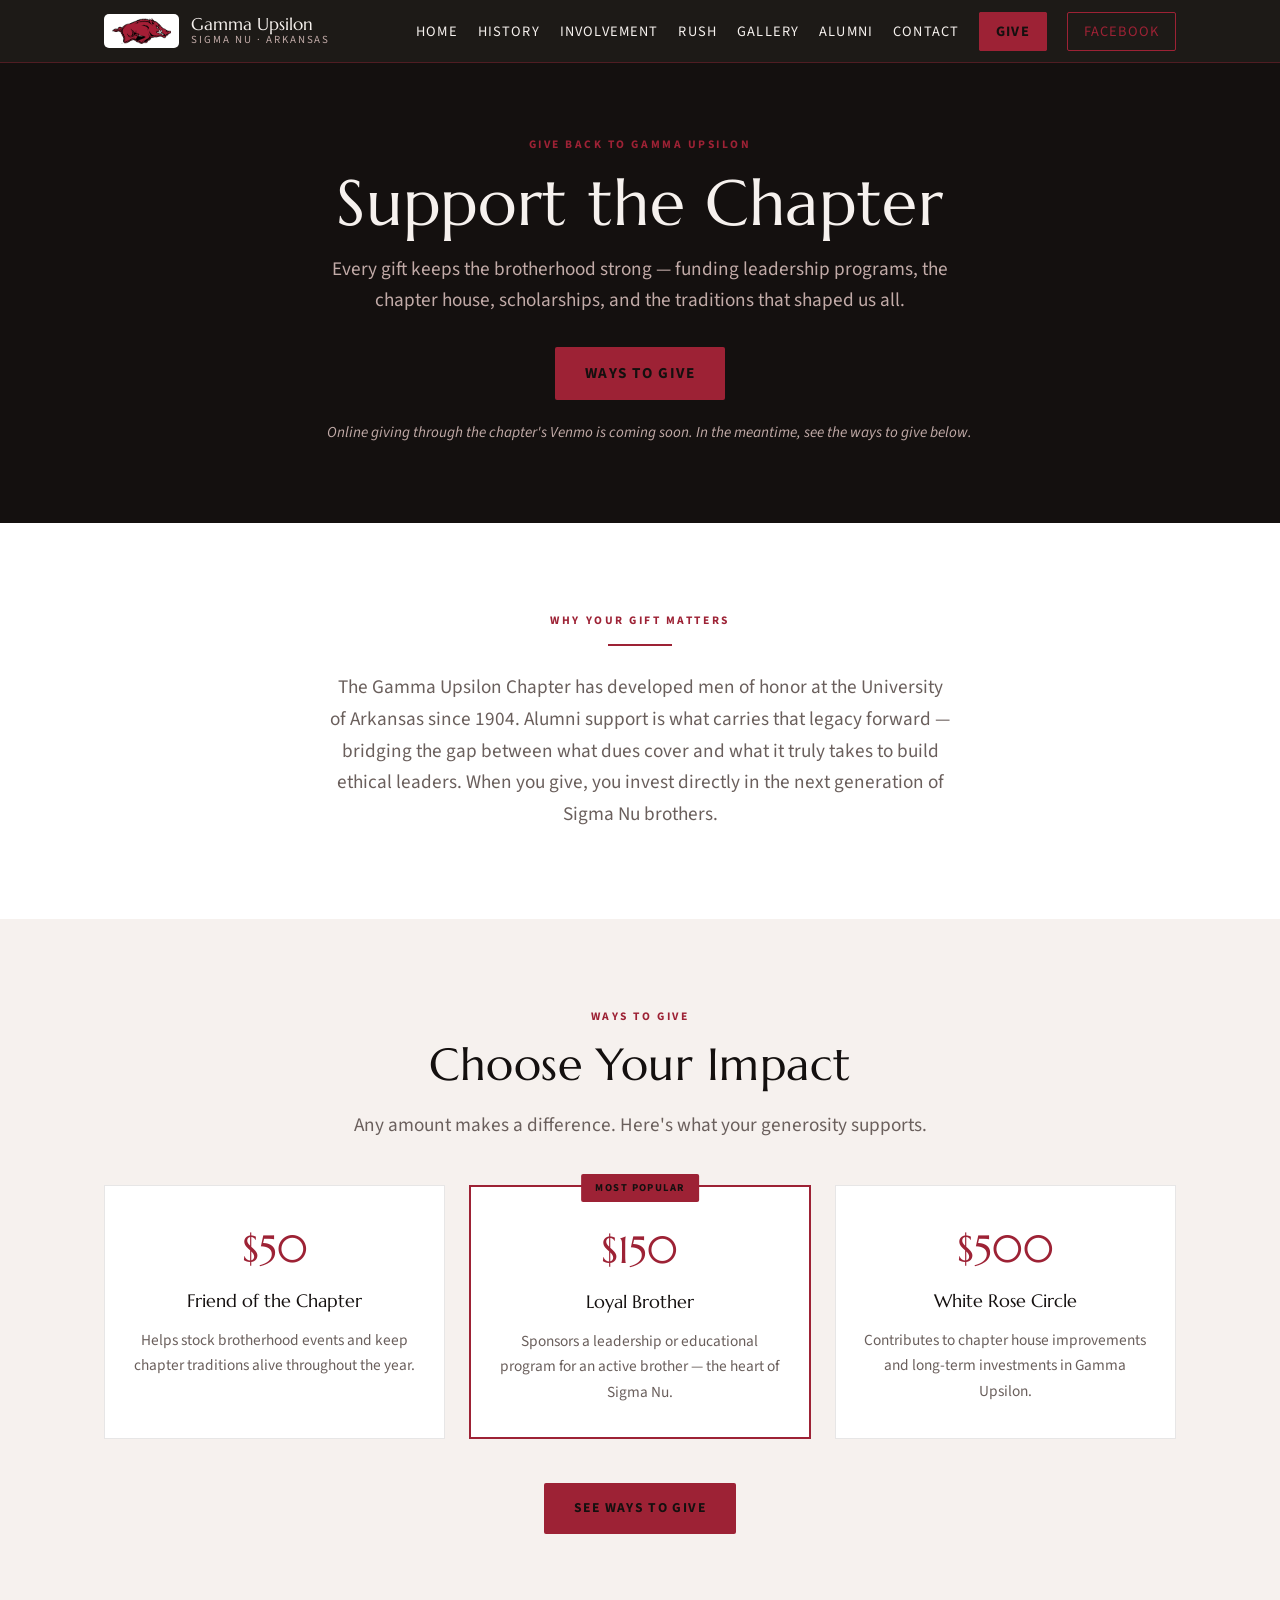
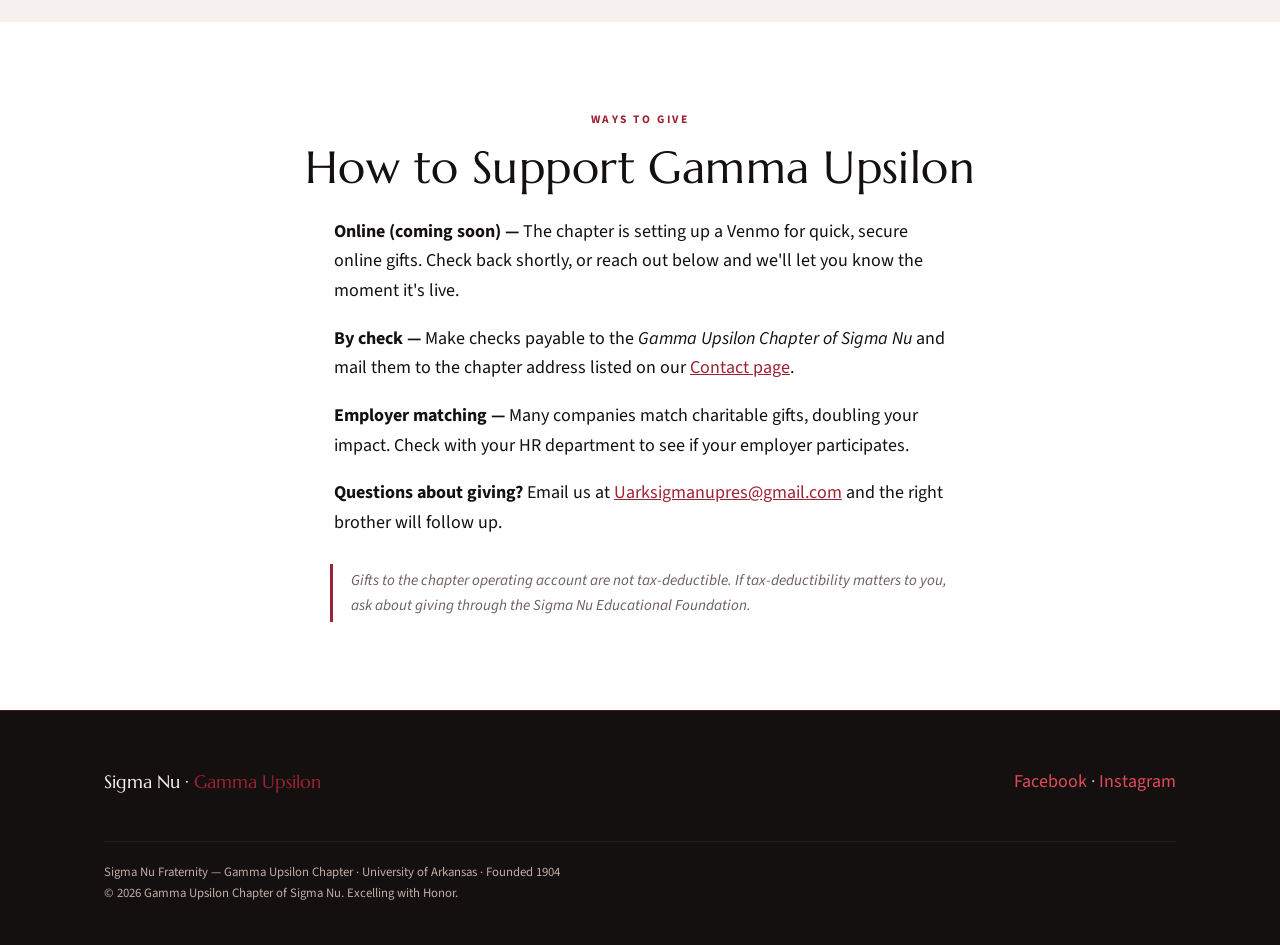
==== give.html @ efa8f58a "Initial site: Sigma Nu Gamma Upsilon chapter website Co-Authored-By: Claude Opus 4.8 <noreply@anthro" ====
<!DOCTYPE html>
<html lang="en">
<head>
  <meta charset="UTF-8" />
  <meta name="viewport" content="width=device-width, initial-scale=1.0" />
  <title>Support the Chapter — Sigma Nu Gamma Upsilon | University of Arkansas</title>
  <meta name="description" content="Support the Gamma Upsilon Chapter of Sigma Nu at the University of Arkansas. Your gift sustains brotherhood, leadership, and the chapter house." />
  <link rel="preconnect" href="https://fonts.googleapis.com" />
  <link rel="preconnect" href="https://fonts.gstatic.com" crossorigin />
  <link href="https://fonts.googleapis.com/css2?family=Marcellus&family=Source+Sans+3:wght@400;600;700&display=swap" rel="stylesheet" />
  <link rel="stylesheet" href="css/style.css" />
</head>
<body>

  <header class="site-header">
    <nav class="nav" aria-label="Main">
      <a class="brand" href="index.html">
        <img class="brand__logo" src="images/razorback.png" alt="Arkansas Razorback" />
        <span class="brand__text">
          <span class="brand__name">Gamma Upsilon</span>
          <span class="brand__sub">Sigma Nu · Arkansas</span>
        </span>
      </a>
      <ul class="nav__links">
        <li><a href="index.html">Home</a></li>
        <li><a href="about.html">History</a></li>
        <li><a href="involvement.html">Involvement</a></li>
        <li><a href="rush.html">Rush</a></li>
        <li><a href="gallery.html">Gallery</a></li>
        <li><a href="alumni.html">Alumni</a></li>
        <li><a href="contact.html">Contact</a></li>
        <li><a class="nav__cta" href="give.html" aria-current="page">Give</a></li>
        <li><a class="nav__fb" href="https://www.facebook.com/UARKSIGMANU/" target="_blank" rel="noopener">Facebook</a></li>
      </ul>
      <button class="nav__toggle" aria-label="Open menu" aria-expanded="false">&#9776;</button>
    </nav>
  </header>

  <!-- ===== HERO ===== -->
  <section class="section section--dark" style="padding-top:72px; padding-bottom:56px; text-align:center;">
    <div class="wrap">
      <p class="eyebrow">Give Back to Gamma Upsilon</p>
      <h1 style="font-size:clamp(2.4rem,6vw,4rem); margin:0 0 14px;">Support the Chapter</h1>
      <p class="lead" style="margin:0 auto 30px;">Every gift keeps the brotherhood strong — funding leadership programs,
      the chapter house, scholarships, and the traditions that shaped us all.</p>
      <a class="btn btn--gold" href="#give-options" style="font-size:0.95rem;">Ways to Give</a>
      <p class="note" style="text-align:center; border:0; margin-top:16px;">Online giving through the chapter's Venmo is coming soon. In the meantime, see the ways to give below.</p>
    </div>
  </section>

  <!-- ===== WHY GIVE ===== -->
  <section class="section">
    <div class="wrap" style="text-align:center; max-width:760px;">
      <p class="eyebrow">Why Your Gift Matters</p>
      <hr class="rule rule--center" />
      <p class="lead" style="margin:0 auto;">
        The Gamma Upsilon Chapter has developed men of honor at the University of Arkansas since 1904.
        Alumni support is what carries that legacy forward — bridging the gap between what dues cover
        and what it truly takes to build ethical leaders. When you give, you invest directly in the
        next generation of Sigma Nu brothers.
      </p>
    </div>
  </section>

  <!-- ===== GIVING TIERS ===== -->
  <section class="section section--parchment">
    <div class="wrap" style="text-align:center;">
      <p class="eyebrow">Ways to Give</p>
      <h2>Choose Your Impact</h2>
      <p class="lead" style="margin:0 auto;">Any amount makes a difference. Here's what your generosity supports.</p>

      <div class="tiers">
        <div class="tier">
          <p class="tier__amount">$50</p>
          <p class="tier__name">Friend of the Chapter</p>
          <p class="tier__impact">Helps stock brotherhood events and keep chapter traditions alive throughout the year.</p>
        </div>
        <div class="tier tier--featured">
          <span class="tier__badge">Most Popular</span>
          <p class="tier__amount">$150</p>
          <p class="tier__name">Loyal Brother</p>
          <p class="tier__impact">Sponsors a leadership or educational program for an active brother — the heart of Sigma Nu.</p>
        </div>
        <div class="tier">
          <p class="tier__amount">$500</p>
          <p class="tier__name">White Rose Circle</p>
          <p class="tier__impact">Contributes to chapter house improvements and long-term investments in Gamma Upsilon.</p>
        </div>
      </div>

      <div style="margin-top:44px;">
        <a class="btn btn--gold" href="#give-options">See Ways to Give</a>
      </div>
    </div>
  </section>

  <!-- ===== OTHER WAYS TO GIVE ===== -->
  <section class="section" id="give-options">
    <div class="wrap" style="max-width:760px;">
      <p class="eyebrow" style="text-align:center;">Ways to Give</p>
      <h2 style="text-align:center;">How to Support Gamma Upsilon</h2>
      <div class="prose" style="margin:24px auto 0;">
        <p><strong>Online (coming soon) —</strong> The chapter is setting up a Venmo for quick, secure online gifts.
        Check back shortly, or reach out below and we'll let you know the moment it's live.</p>
        <p><strong>By check —</strong> Make checks payable to the <em>Gamma Upsilon Chapter of Sigma Nu</em> and mail them
        to the chapter address listed on our <a href="contact.html" style="color:var(--gold);">Contact page</a>.</p>
        <p><strong>Employer matching —</strong> Many companies match charitable gifts, doubling your impact.
        Check with your HR department to see if your employer participates.</p>
        <p><strong>Questions about giving?</strong> Email us at
        <a href="mailto:Uarksigmanupres@gmail.com" style="color:var(--gold);">Uarksigmanupres@gmail.com</a> and the right
        brother will follow up.</p>
      </div>
      <p class="note" style="max-width:620px; margin:26px auto 0;">
        Gifts to the chapter operating account are not tax-deductible. If tax-deductibility matters to you,
        ask about giving through the Sigma Nu Educational Foundation.
      </p>
    </div>
  </section>

  <!--
    ============================================================
    TODO — WIRE UP VENMO (final step):
    Once the chapter's business Venmo is created, add a real
    "Donate with Venmo" button. Use the Venmo profile link:
      https://venmo.com/u/YOUR-USERNAME
    Put it in the hero (replace the "Ways to Give" button) and
    update the "Online (coming soon)" line in the Ways to Give
    section to point at it.
    ============================================================
  -->

  <footer class="site-footer">
    <div class="wrap footer-inner">
      <div class="footer-brand">Sigma Nu · <span>Gamma Upsilon</span></div>
      <div><a href="https://www.facebook.com/UARKSIGMANU/" target="_blank" rel="noopener">Facebook</a> · <a href="https://www.instagram.com/uarksigmanu" target="_blank" rel="noopener">Instagram</a></div>
      <div class="footer-legal">
        Sigma Nu Fraternity — Gamma Upsilon Chapter · University of Arkansas · Founded 1904<br />
        © 2026 Gamma Upsilon Chapter of Sigma Nu. Excelling with Honor.
      </div>
    </div>
  </footer>

  <script src="js/nav.js"></script>
</body>
</html>
---- css/style.css ----
/* ============================================================
   Sigma Nu — Gamma Upsilon Chapter (University of Arkansas)
   Rough draft stylesheet
   Palette: warm black / antique gold / parchment / white
   Type: Marcellus (display) + Source Sans 3 (body)
   ============================================================ */

:root {
  /* Arkansas Razorback theme: Cardinal red + black + white */
  --ink:        #14100F;   /* near-black */
  --ink-2:      #201817;   /* charcoal panel */
  --gold:       #9D2235;   /* Cardinal red (Arkansas primary accent) */
  --gold-soft:  #E24A5B;   /* bright cardinal for text/hover on dark */
  --parchment:  #F6F1EE;   /* warm off-white section bg */
  --paper:      #FFFFFF;
  --muted:      #6A5F5C;   /* muted body text on light */
  --muted-dk:   #C2ABA8;   /* muted text on dark */
  --line:       rgba(157,34,53,0.40); /* cardinal hairline */

  --maxw: 1120px;
  --serif: "Marcellus", Georgia, "Times New Roman", serif;
  --sans:  "Source Sans 3", system-ui, -apple-system, Segoe UI, Roboto, sans-serif;
}

/* ---------- Reset-ish ---------- */
*, *::before, *::after { box-sizing: border-box; }
html { scroll-behavior: smooth; }
body {
  margin: 0;
  font-family: var(--sans);
  color: var(--ink);
  background: var(--paper);
  line-height: 1.65;
  font-size: 18px;
  -webkit-font-smoothing: antialiased;
}
img { max-width: 100%; display: block; }
a { color: inherit; }

/* ---------- Layout helpers ---------- */
.wrap { width: 100%; max-width: var(--maxw); margin: 0 auto; padding: 0 24px; }
.section { padding: 88px 0; }
.section--parchment { background: var(--parchment); }
.section--dark { background: var(--ink); color: var(--parchment); }

.eyebrow {
  font-family: var(--sans);
  text-transform: uppercase;
  letter-spacing: 0.22em;
  font-size: 0.72rem;
  font-weight: 700;
  color: var(--gold);
  margin: 0 0 14px;
}
h1, h2, h3 { font-family: var(--serif); font-weight: 400; line-height: 1.12; letter-spacing: 0.01em; }
h2 { font-size: clamp(1.9rem, 4vw, 2.8rem); margin: 0 0 20px; }
h3 { font-size: 1.4rem; margin: 0 0 10px; }
p { margin: 0 0 18px; }
.lead { font-size: 1.2rem; color: var(--muted); max-width: 62ch; }
.section--dark .lead { color: var(--muted-dk); }

/* Thin gold rule used as a recurring motif */
.rule { width: 64px; height: 2px; background: var(--gold); border: 0; margin: 0 0 26px; }
.rule--center { margin-left: auto; margin-right: auto; }

/* ---------- Header / Nav ---------- */
.site-header {
  position: sticky; top: 0; z-index: 50;
  background: rgba(20,17,14,0.96);
  border-bottom: 1px solid var(--line);
  backdrop-filter: blur(6px);
}
.nav {
  display: flex; align-items: center; justify-content: space-between;
  gap: 20px; padding: 14px 24px; max-width: var(--maxw); margin: 0 auto;
}
.brand { display: flex; align-items: center; gap: 12px; text-decoration: none; color: var(--parchment); }
.brand__mark {
  font-family: var(--serif); font-size: 1.5rem; color: var(--gold);
  border: 1px solid var(--line); width: 44px; height: 44px;
  display: grid; place-items: center; letter-spacing: 0.02em;
}
.brand__logo {
  height: 34px; width: auto; display: block;
  background: #fff; padding: 4px 8px; border-radius: 5px;
}
.brand__text { display: flex; flex-direction: column; line-height: 1.1; }
.brand__name { font-family: var(--serif); font-size: 1.05rem; }
.brand__sub  { font-size: 0.68rem; letter-spacing: 0.18em; text-transform: uppercase; color: var(--muted-dk); }

.nav__links { display: flex; align-items: center; gap: 20px; list-style: none; margin: 0; padding: 0; flex-wrap: wrap; justify-content: flex-end; }
.nav__links a {
  text-decoration: none; color: var(--parchment); font-size: 0.9rem;
  letter-spacing: 0.08em; text-transform: uppercase; padding: 6px 0;
  border-bottom: 2px solid transparent; transition: border-color .2s, color .2s;
}
.nav__links a:hover, .nav__links a[aria-current="page"] { color: var(--gold-soft); border-bottom-color: var(--gold); }
.nav__fb {
  border: 1px solid var(--gold) !important; color: var(--gold) !important;
  padding: 8px 16px !important; border-radius: 2px; text-transform: uppercase;
}
.nav__fb:hover { background: var(--gold); color: var(--ink) !important; }

/* Hamburger button — hidden on desktop, shown on mobile */
.nav__toggle {
  display: none; /* hidden until mobile breakpoint */
  background: none; border: 1px solid var(--line);
  color: var(--parchment); cursor: pointer;
  width: 44px; height: 44px; border-radius: 4px;
  font-size: 1.5rem; line-height: 1; padding: 0;
}
.nav__toggle:hover { color: var(--gold-soft); border-color: var(--gold); }

/* Mobile nav: collapse links behind the hamburger */
@media (max-width: 760px) {
  .nav { flex-wrap: wrap; }
  .nav__toggle { display: block; }
  .nav__links {
    display: none; /* closed by default */
    width: 100%; flex-direction: column; align-items: center;
    gap: 20px; padding: 20px 0 8px;
  }
  .nav__links.is-open { display: flex; } /* JS adds this class to open */
}

/* ---------- Hero ---------- */
.hero {
  position: relative; color: var(--parchment);
  min-height: 78vh; display: grid; place-items: center; text-align: center;
  /* Chapter-house photo with a dark overlay so the text stays readable.
     The gradient sits ON TOP of the photo (first layer = top). */
  background-image:
    linear-gradient(180deg, rgba(20,16,15,0.55), rgba(20,16,15,0.82)),
    url("../images/hero.jpg");
  background-size: cover;
  background-position: center;
  overflow: hidden;
}
.hero__inner { padding: 96px 24px; max-width: 820px; }
.hero__seal {
  font-family: var(--serif); color: var(--gold); font-size: 0.8rem;
  letter-spacing: 0.3em; text-transform: uppercase; margin-bottom: 22px;
}
.hero h1 { font-size: clamp(2.6rem, 7vw, 5rem); margin: 0 0 6px; }
.hero__chapter { font-size: clamp(1rem, 2.4vw, 1.3rem); letter-spacing: 0.14em; text-transform: uppercase; color: var(--gold-soft); margin: 0 0 26px; }
.hero__tag { font-size: 1.15rem; color: var(--muted-dk); max-width: 46ch; margin: 0 auto 34px; }
.hero__photo-note {
  position: absolute; bottom: 14px; left: 0; right: 0; text-align: center;
  font-size: 0.72rem; letter-spacing: 0.12em; text-transform: uppercase; color: rgba(255,255,255,0.35);
}

/* ---------- Buttons ---------- */
.btn {
  display: inline-block; font-family: var(--sans); font-weight: 700;
  text-transform: uppercase; letter-spacing: 0.1em; font-size: 0.85rem;
  text-decoration: none; padding: 14px 30px; border-radius: 2px;
  transition: transform .15s, background .2s, color .2s;
}
.btn--gold { background: var(--gold); color: var(--ink); }
.btn--gold:hover { background: var(--gold-soft); transform: translateY(-2px); }
.btn--ghost { border: 1px solid var(--gold); color: var(--gold); }
.btn--ghost:hover { background: var(--gold); color: var(--ink); }

/* ---------- Cards (home nav + events) ---------- */
.cards { display: grid; grid-template-columns: repeat(3, 1fr); gap: 24px; }
.card {
  background: var(--paper); border: 1px solid rgba(20,17,14,0.08);
  padding: 34px 28px; text-decoration: none; color: var(--ink);
  transition: transform .18s, box-shadow .2s, border-color .2s;
  position: relative;
}
.card::before { content: ""; position: absolute; top: 0; left: 0; width: 100%; height: 3px; background: var(--gold); transform: scaleX(0); transform-origin: left; transition: transform .25s; }
.card:hover { transform: translateY(-4px); box-shadow: 0 18px 40px rgba(20,17,14,0.12); }
.card:hover::before { transform: scaleX(1); }
.card__no { font-family: var(--serif); color: var(--gold); font-size: 1rem; letter-spacing: 0.2em; }
.card h3 { margin: 12px 0 8px; }
.card p { color: var(--muted); font-size: 0.98rem; margin: 0; }
.section--parchment .card { background: var(--paper); }

@media (max-width: 860px) { .cards { grid-template-columns: 1fr; } }

/* ---------- Values row ---------- */
.values { display: grid; grid-template-columns: repeat(3, 1fr); gap: 40px; text-align: center; }
.values .rule { margin-left: auto; margin-right: auto; }
.value h3 { color: var(--gold); }
@media (max-width: 760px) { .values { grid-template-columns: 1fr; gap: 30px; } }

/* ---------- Two-column prose ---------- */
.prose { max-width: 68ch; }
.prose p { color: var(--ink); }
.section--dark .prose p { color: var(--parchment); }
.note {
  border-left: 3px solid var(--gold); padding: 4px 0 4px 18px; margin: 0 0 18px;
  color: var(--muted); font-style: italic; font-size: 0.95rem;
}
.section--dark .note { color: var(--muted-dk); }

/* ---------- Gallery ---------- */
.gallery-grid { display: grid; grid-template-columns: repeat(4, 1fr); gap: 12px; }
.tile {
  aspect-ratio: 1 / 1; background: linear-gradient(135deg, #2c2620, #14110E);
  display: grid; place-items: center; color: rgba(227,196,106,0.5);
  font-family: var(--serif); letter-spacing: 0.1em; font-size: 0.8rem;
  border: 1px solid var(--line); text-align: center; padding: 10px;
}
.tile--wide { grid-column: span 2; aspect-ratio: 2 / 1; }

/* Photos with captions + dates */
.photo {
  margin: 0; border: 1px solid var(--line);
  background: linear-gradient(135deg, #2c2620, #14110E);
  display: flex; flex-direction: column; overflow: hidden;
}
.photo img {
  width: 100%; aspect-ratio: 1 / 1; object-fit: cover;
  display: block; background: #14110E;
}
.photo figcaption {
  font-family: var(--serif); font-size: 0.74rem; line-height: 1.35;
  color: rgba(240,232,214,0.9); text-align: center;
  padding: 9px 10px 10px; flex: 1;
}
.photo-date {
  display: block; margin-top: 4px;
  font-size: 0.66rem; letter-spacing: 0.14em;
  color: var(--gold-soft); text-transform: uppercase;
}
@media (max-width: 900px) { .gallery-grid { grid-template-columns: repeat(2, 1fr); } .tile--wide { grid-column: span 2; } }

/* ---------- Video embed ---------- */
.video-frame {
  position: relative; aspect-ratio: 16 / 9; background: var(--ink-2);
  border: 1px solid var(--line); display: grid; place-items: center;
  color: var(--muted-dk); text-align: center; padding: 20px;
}

/* ---------- Footer ---------- */
.site-footer { background: var(--ink); color: var(--muted-dk); padding: 56px 0 40px; border-top: 1px solid var(--line); }
.footer-inner { display: flex; flex-wrap: wrap; gap: 20px; justify-content: space-between; align-items: center; }
.footer-brand { font-family: var(--serif); color: var(--parchment); font-size: 1.15rem; }
.footer-brand span { color: var(--gold); }
.site-footer a { color: var(--gold-soft); text-decoration: none; }
.site-footer a:hover { color: var(--gold); }
.footer-legal { font-size: 0.8rem; width: 100%; margin-top: 24px; padding-top: 20px; border-top: 1px solid rgba(255,255,255,0.08); }

/* ---------- Nav CTA (Give button) ---------- */
.nav__cta {
  background: var(--gold) !important; color: var(--ink) !important;
  padding: 8px 16px !important; border-radius: 2px; text-transform: uppercase;
  font-weight: 700; border: 1px solid var(--gold) !important;
}
.nav__cta:hover { background: var(--gold-soft) !important; border-color: var(--gold-soft) !important; }

/* ---------- Giving tiers ---------- */
.tiers { display: grid; grid-template-columns: repeat(3, 1fr); gap: 24px; margin-top: 44px; }
.tier {
  background: var(--paper); border: 1px solid rgba(20,17,14,0.10);
  padding: 32px 26px; text-align: center; position: relative;
  transition: transform .18s, box-shadow .2s, border-color .2s;
}
.tier:hover { transform: translateY(-4px); box-shadow: 0 18px 40px rgba(20,17,14,0.12); border-color: var(--line); }
.tier--featured { border-color: var(--gold); border-width: 2px; }
.tier__badge {
  position: absolute; top: -13px; left: 50%; transform: translateX(-50%);
  background: var(--gold); color: var(--ink); font-size: 0.66rem; font-weight: 700;
  letter-spacing: 0.14em; text-transform: uppercase; padding: 5px 14px; border-radius: 2px;
}
.tier__amount { font-family: var(--serif); font-size: 2.4rem; color: var(--gold); margin: 0 0 4px; }
.tier__name { font-family: var(--serif); font-size: 1.15rem; margin: 0 0 12px; }
.tier__impact { color: var(--muted); font-size: 0.96rem; margin: 0; }
@media (max-width: 860px) { .tiers { grid-template-columns: 1fr; } }

/* ---------- Event / matchup card ---------- */
.event-card {
  max-width: 560px; margin: 30px auto 0; text-align: center;
  background: linear-gradient(160deg, #221c17, #14100F);
  border: 1px solid var(--line); border-radius: 4px;
  padding: 34px 28px 32px;
}
.event-card__badge {
  display: inline-block; font-family: var(--serif);
  font-size: 0.72rem; letter-spacing: 0.18em; text-transform: uppercase;
  color: var(--gold-soft); border: 1px solid var(--line);
  padding: 5px 14px; border-radius: 999px; margin-bottom: 18px;
}
.event-card__matchup {
  font-family: var(--serif); font-size: 1.9rem; line-height: 1.1;
  color: #F6F1EE; margin: 0 0 12px;
}
.event-card__matchup span {
  font-size: 0.85rem; color: var(--gold-soft);
  text-transform: uppercase; letter-spacing: 0.12em; margin: 0 10px;
}
.event-card__date {
  font-family: var(--serif); font-size: 1.1rem; color: var(--gold-soft);
  letter-spacing: 0.05em; margin: 0 0 4px;
}
.event-card__meta { color: rgba(240,232,214,0.75); font-size: 0.95rem; margin: 0 0 16px; }
.event-card__note {
  color: rgba(240,232,214,0.6); font-size: 0.85rem;
  max-width: 420px; margin: 0 auto 22px; line-height: 1.5;
}

/* ---------- Forms ---------- */
.form { max-width: 620px; margin: 34px auto 0; text-align: left; }
.form__row { margin: 0 0 18px; }
.form__row--split { display: grid; grid-template-columns: 1fr 1fr; gap: 18px; }
.form label {
  display: block; font-size: 0.8rem; font-weight: 700; letter-spacing: 0.08em;
  text-transform: uppercase; color: var(--muted); margin: 0 0 7px;
}
.section--dark .form label { color: var(--muted-dk); }
.form input, .form select, .form textarea {
  width: 100%; font-family: var(--sans); font-size: 1rem; color: var(--ink);
  background: var(--paper); border: 1px solid rgba(20,17,14,0.20);
  border-radius: 3px; padding: 12px 14px;
}
.form input:focus, .form select:focus, .form textarea:focus {
  outline: none; border-color: var(--gold); box-shadow: 0 0 0 3px rgba(157,34,53,0.12);
}
.form textarea { resize: vertical; min-height: 96px; }
.form__submit { margin-top: 6px; }
@media (max-width: 560px) { .form__row--split { grid-template-columns: 1fr; } }

/* ---------- Spotlight list ---------- */
.spotlights { display: grid; grid-template-columns: repeat(3, 1fr); gap: 24px; margin-top: 12px; }
.spotlight {
  background: var(--paper); border: 1px solid rgba(20,17,14,0.08);
  padding: 28px 26px; border-top: 3px solid var(--gold);
}
.spotlight h3 { margin: 0 0 4px; }
.spotlight__meta { font-size: 0.78rem; letter-spacing: 0.1em; text-transform: uppercase; color: var(--gold); margin: 0 0 12px; }
.spotlight p { color: var(--muted); font-size: 0.96rem; margin: 0; }
@media (max-width: 860px) { .spotlights { grid-template-columns: 1fr; } }

/* ---------- Accessibility ---------- */
:focus-visible { outline: 2px solid var(--gold-soft); outline-offset: 3px; }
@media (prefers-reduced-motion: reduce) {
  * { animation: none !important; transition: none !important; scroll-behavior: auto !important; }
}
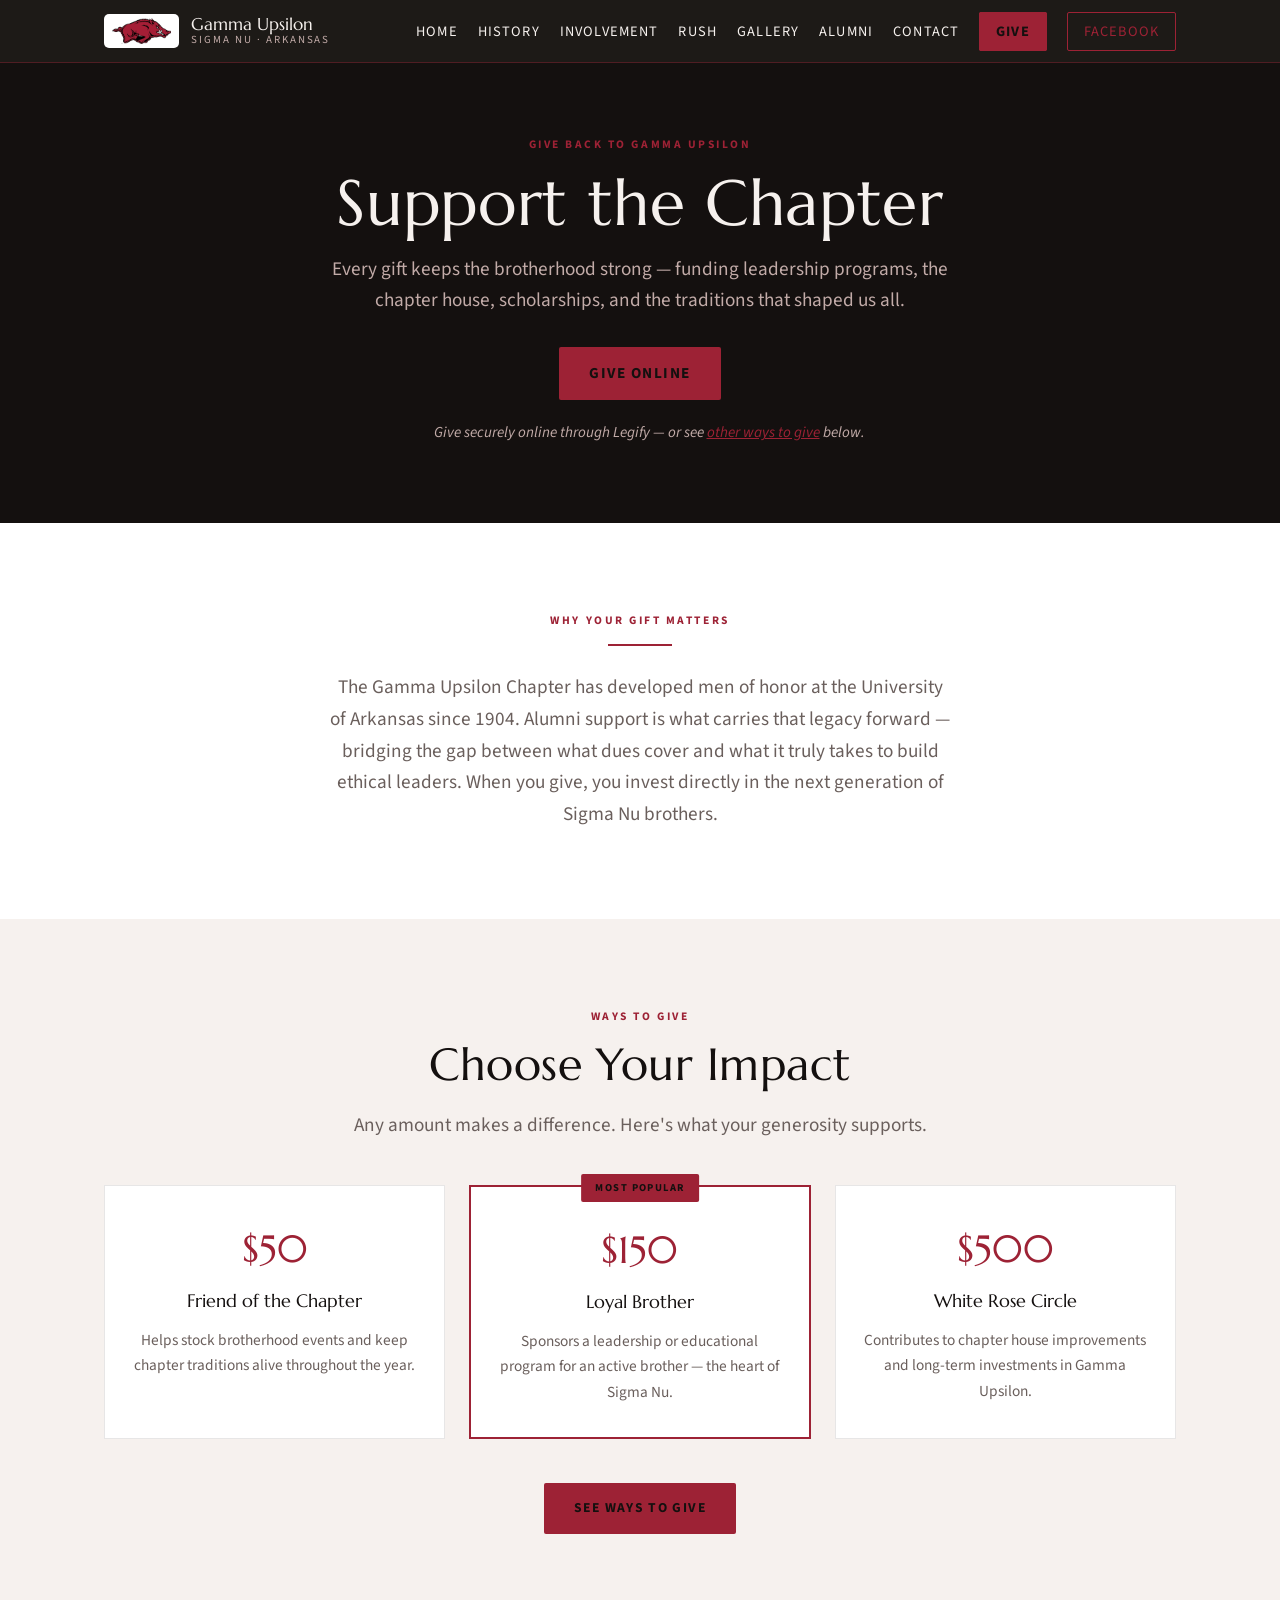
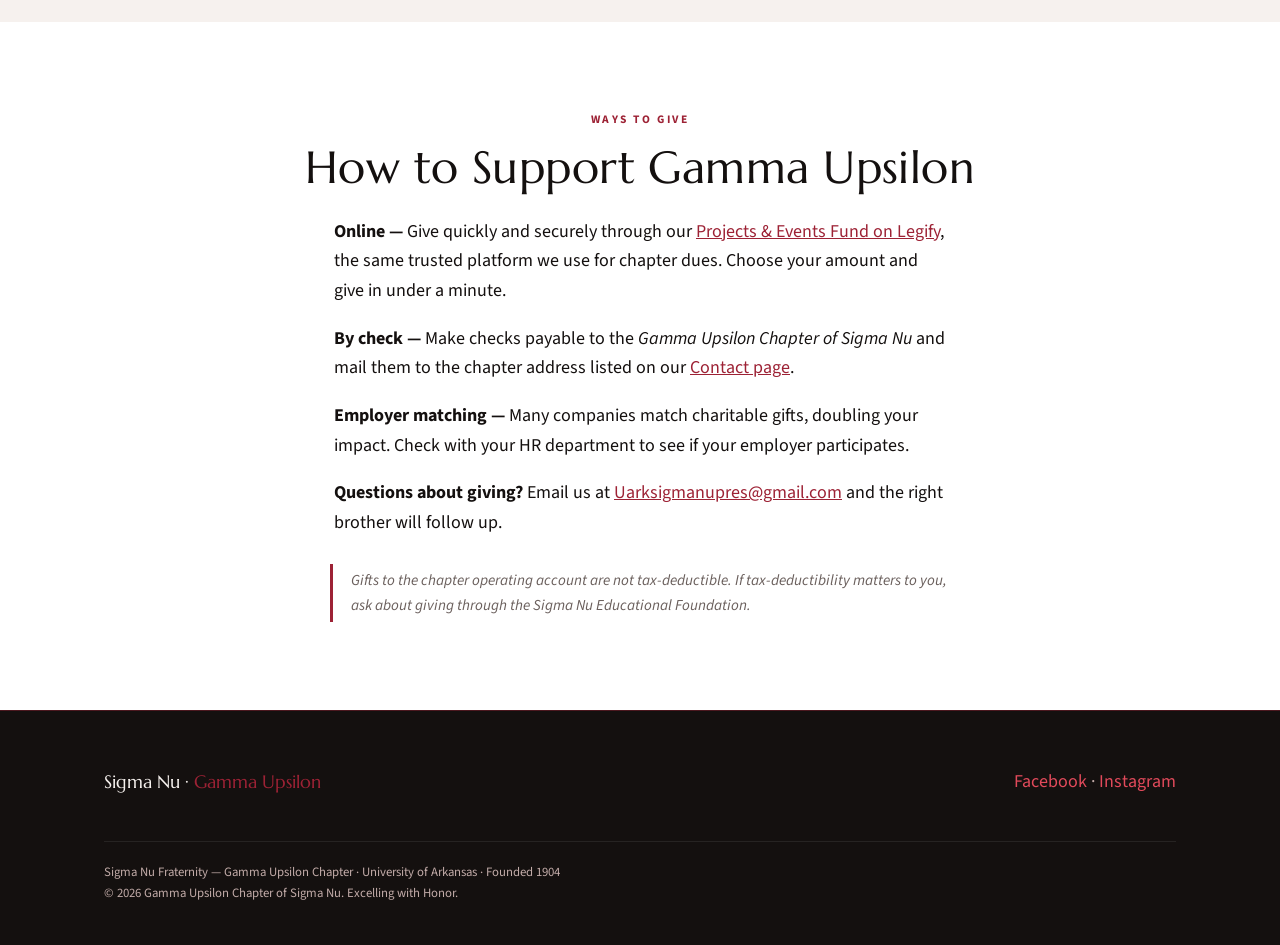
==== commit be4ef8af: "Wire up Legify Projects & Events Fund on give.html Replace the pending Venmo plan with a live 'Give " ====
--- a/give.html
+++ b/give.html
@@ -43,8 +43,8 @@
       <h1 style="font-size:clamp(2.4rem,6vw,4rem); margin:0 0 14px;">Support the Chapter</h1>
       <p class="lead" style="margin:0 auto 30px;">Every gift keeps the brotherhood strong — funding leadership programs,
       the chapter house, scholarships, and the traditions that shaped us all.</p>
-      <a class="btn btn--gold" href="#give-options" style="font-size:0.95rem;">Ways to Give</a>
-      <p class="note" style="text-align:center; border:0; margin-top:16px;">Online giving through the chapter's Venmo is coming soon. In the meantime, see the ways to give below.</p>
+      <a class="btn btn--gold" href="https://legfi.com/app/fundraisers/projects-events-fund/1882" target="_blank" rel="noopener" style="font-size:0.95rem;">Give Online</a>
+      <p class="note" style="text-align:center; border:0; margin-top:16px;">Give securely online through Legify — or see <a href="#give-options" style="color:var(--gold);">other ways to give</a> below.</p>
     </div>
   </section>
 
@@ -100,8 +100,9 @@
       <p class="eyebrow" style="text-align:center;">Ways to Give</p>
       <h2 style="text-align:center;">How to Support Gamma Upsilon</h2>
       <div class="prose" style="margin:24px auto 0;">
-        <p><strong>Online (coming soon) —</strong> The chapter is setting up a Venmo for quick, secure online gifts.
-        Check back shortly, or reach out below and we'll let you know the moment it's live.</p>
+        <p><strong>Online —</strong> Give quickly and securely through our
+        <a href="https://legfi.com/app/fundraisers/projects-events-fund/1882" target="_blank" rel="noopener" style="color:var(--gold);">Projects &amp; Events Fund on Legify</a>,
+        the same trusted platform we use for chapter dues. Choose your amount and give in under a minute.</p>
         <p><strong>By check —</strong> Make checks payable to the <em>Gamma Upsilon Chapter of Sigma Nu</em> and mail them
         to the chapter address listed on our <a href="contact.html" style="color:var(--gold);">Contact page</a>.</p>
         <p><strong>Employer matching —</strong> Many companies match charitable gifts, doubling your impact.
@@ -117,18 +118,6 @@
     </div>
   </section>
 
-  <!--
-    ============================================================
-    TODO — WIRE UP VENMO (final step):
-    Once the chapter's business Venmo is created, add a real
-    "Donate with Venmo" button. Use the Venmo profile link:
-      https://venmo.com/u/YOUR-USERNAME
-    Put it in the hero (replace the "Ways to Give" button) and
-    update the "Online (coming soon)" line in the Ways to Give
-    section to point at it.
-    ============================================================
-  -->
-
   <footer class="site-footer">
     <div class="wrap footer-inner">
       <div class="footer-brand">Sigma Nu · <span>Gamma Upsilon</span></div>
--- a/css/style.css
+++ b/css/style.css
@@ -177,7 +177,12 @@
 .card p { color: var(--muted); font-size: 0.98rem; margin: 0; }
 .section--parchment .card { background: var(--paper); }
 
-@media (max-width: 860px) { .cards { grid-template-columns: 1fr; } }
+.cards--two { grid-template-columns: repeat(2, 1fr); }
+
+@media (max-width: 860px) {
+  .cards { grid-template-columns: 1fr; }
+  .cards--two { grid-template-columns: 1fr; }
+}
 
 /* ---------- Values row ---------- */
 .values { display: grid; grid-template-columns: repeat(3, 1fr); gap: 40px; text-align: center; }
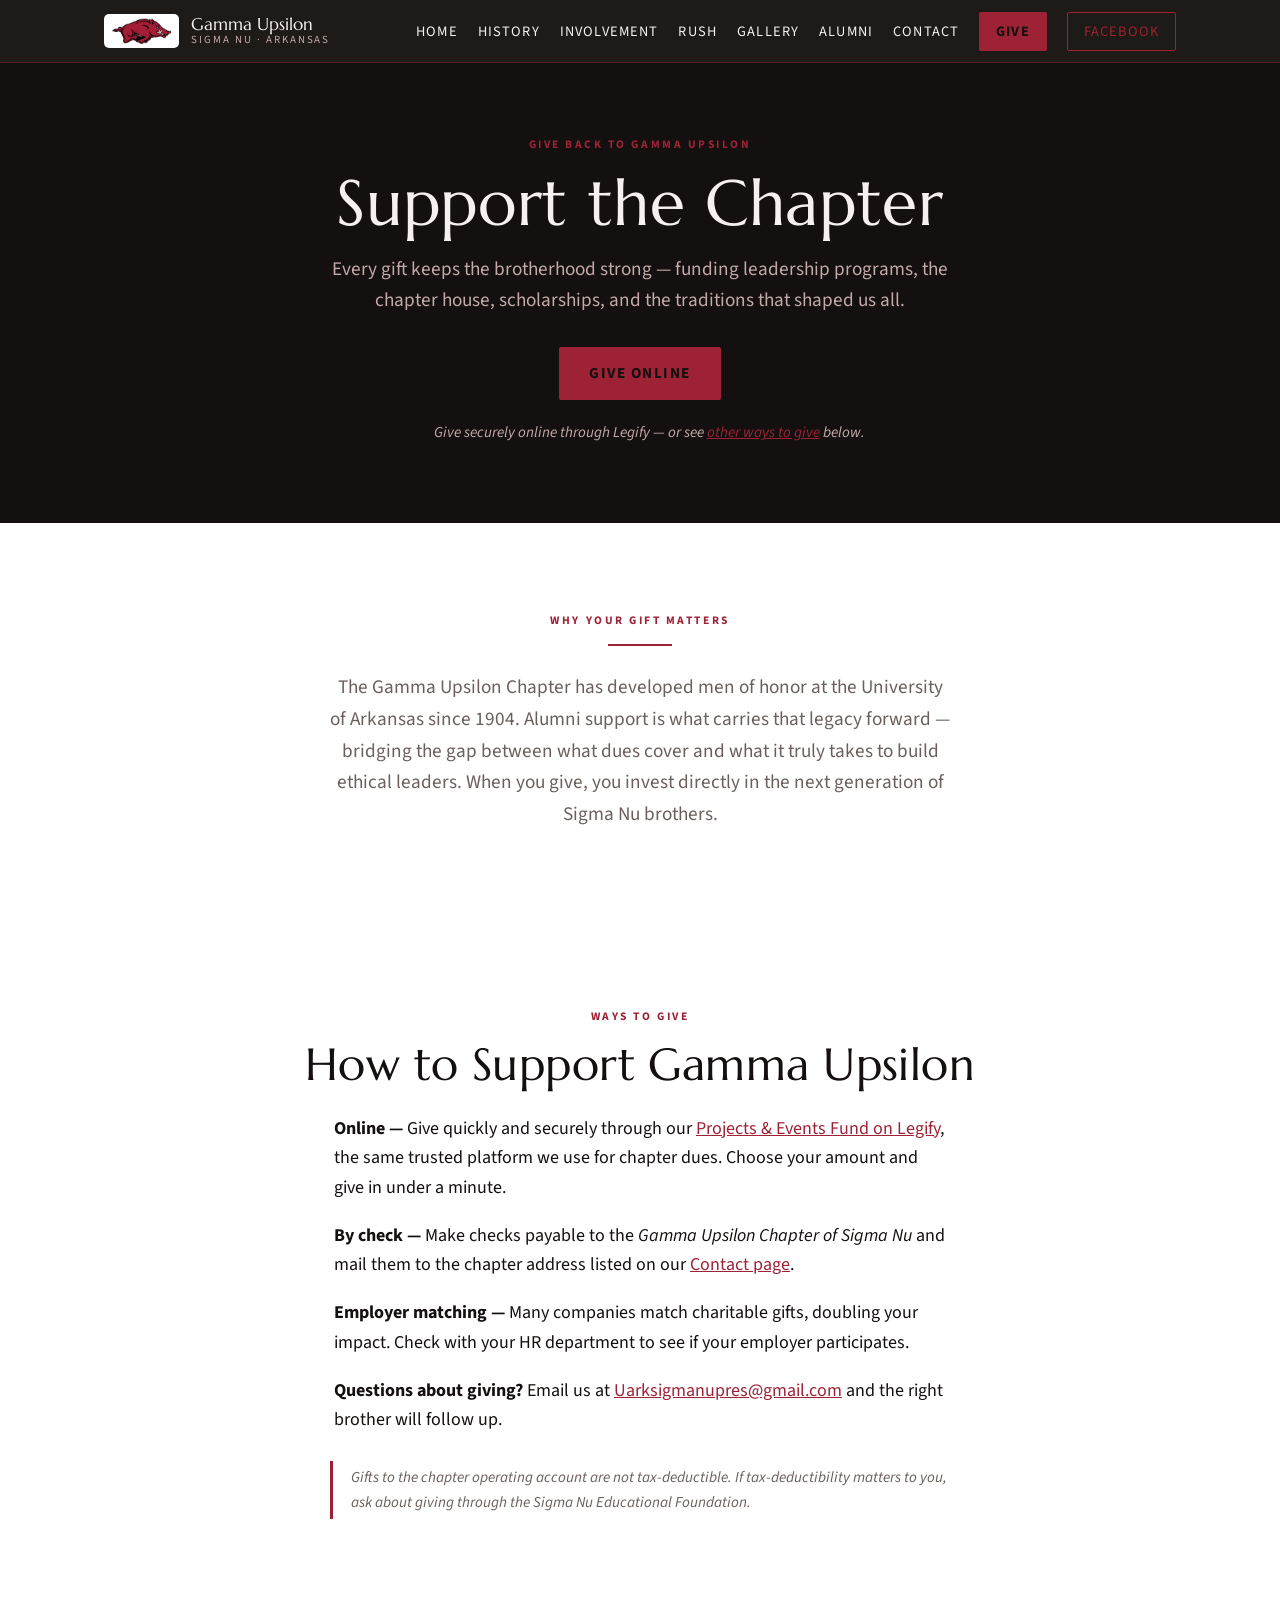
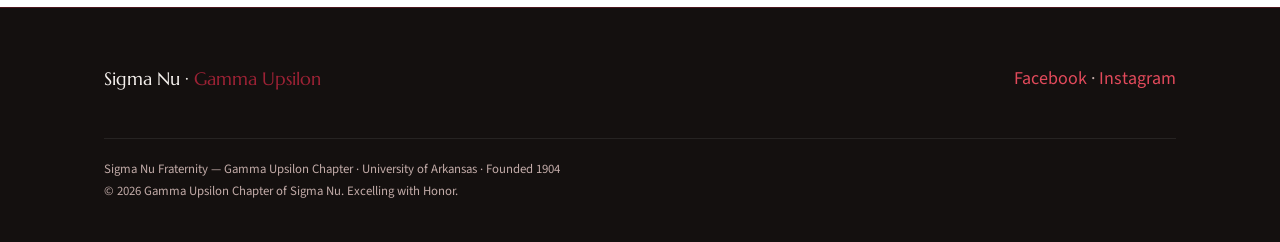
==== commit 4b930976: "Remove 'Choose Your Impact' giving-tiers section from give.html Co-Authored-By: Claude Opus 4.8 <nor" ====
--- a/give.html
+++ b/give.html
@@ -62,38 +62,6 @@
     </div>
   </section>
 
-  <!-- ===== GIVING TIERS ===== -->
-  <section class="section section--parchment">
-    <div class="wrap" style="text-align:center;">
-      <p class="eyebrow">Ways to Give</p>
-      <h2>Choose Your Impact</h2>
-      <p class="lead" style="margin:0 auto;">Any amount makes a difference. Here's what your generosity supports.</p>
-
-      <div class="tiers">
-        <div class="tier">
-          <p class="tier__amount">$50</p>
-          <p class="tier__name">Friend of the Chapter</p>
-          <p class="tier__impact">Helps stock brotherhood events and keep chapter traditions alive throughout the year.</p>
-        </div>
-        <div class="tier tier--featured">
-          <span class="tier__badge">Most Popular</span>
-          <p class="tier__amount">$150</p>
-          <p class="tier__name">Loyal Brother</p>
-          <p class="tier__impact">Sponsors a leadership or educational program for an active brother — the heart of Sigma Nu.</p>
-        </div>
-        <div class="tier">
-          <p class="tier__amount">$500</p>
-          <p class="tier__name">White Rose Circle</p>
-          <p class="tier__impact">Contributes to chapter house improvements and long-term investments in Gamma Upsilon.</p>
-        </div>
-      </div>
-
-      <div style="margin-top:44px;">
-        <a class="btn btn--gold" href="#give-options">See Ways to Give</a>
-      </div>
-    </div>
-  </section>
-
   <!-- ===== OTHER WAYS TO GIVE ===== -->
   <section class="section" id="give-options">
     <div class="wrap" style="max-width:760px;">
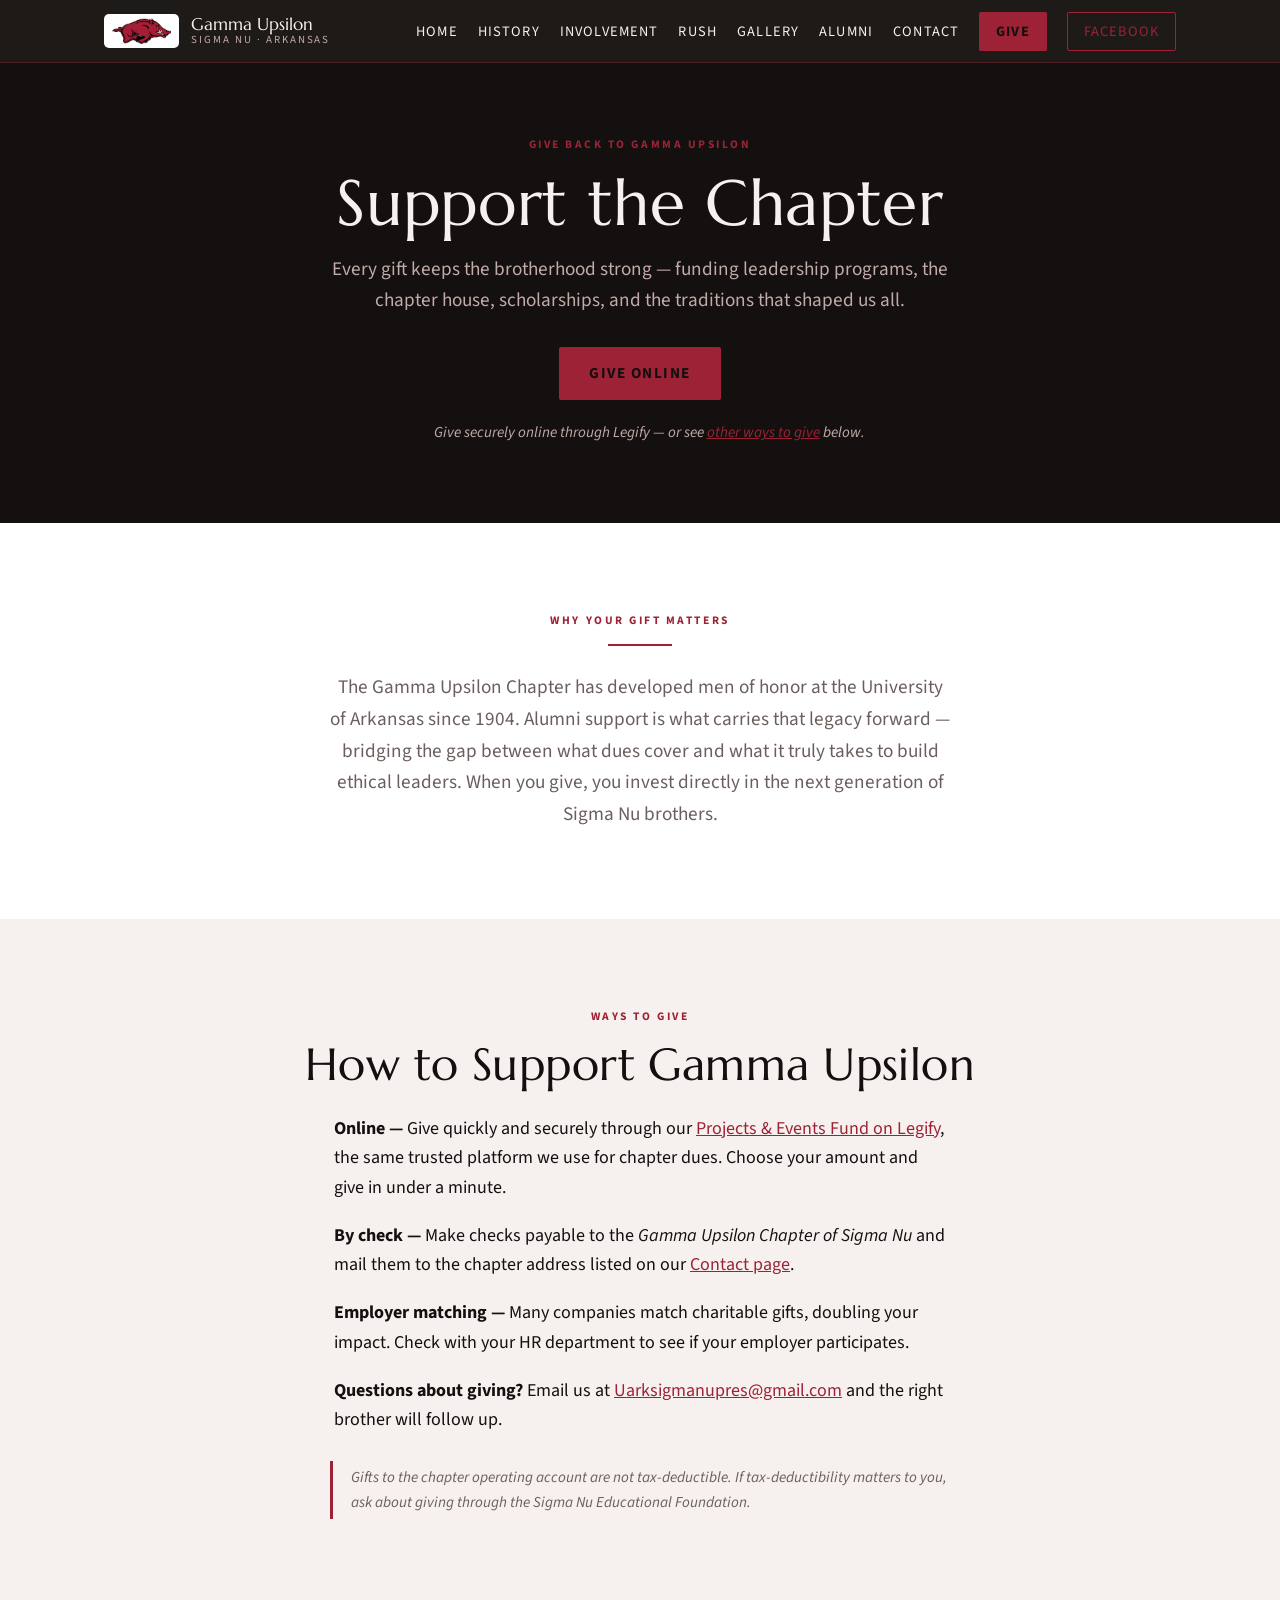
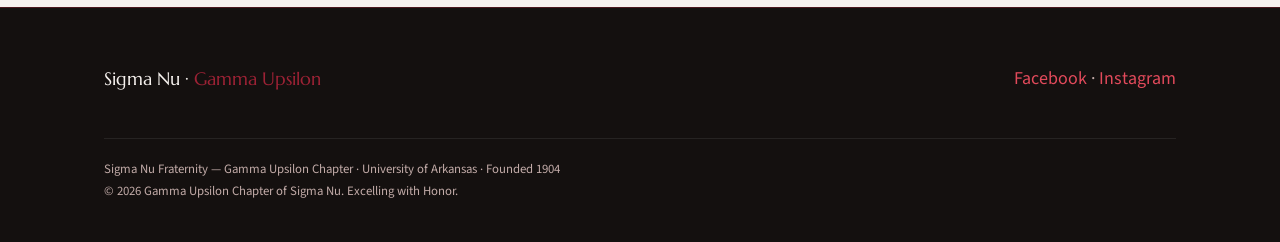
==== commit 73d87ad8: "Tint 'How to Support' section parchment to restore section rhythm Co-Authored-By: Claude Opus 4.8 <n" ====
--- a/give.html
+++ b/give.html
@@ -63,7 +63,7 @@
   </section>
 
   <!-- ===== OTHER WAYS TO GIVE ===== -->
-  <section class="section" id="give-options">
+  <section class="section section--parchment" id="give-options">
     <div class="wrap" style="max-width:760px;">
       <p class="eyebrow" style="text-align:center;">Ways to Give</p>
       <h2 style="text-align:center;">How to Support Gamma Upsilon</h2>
